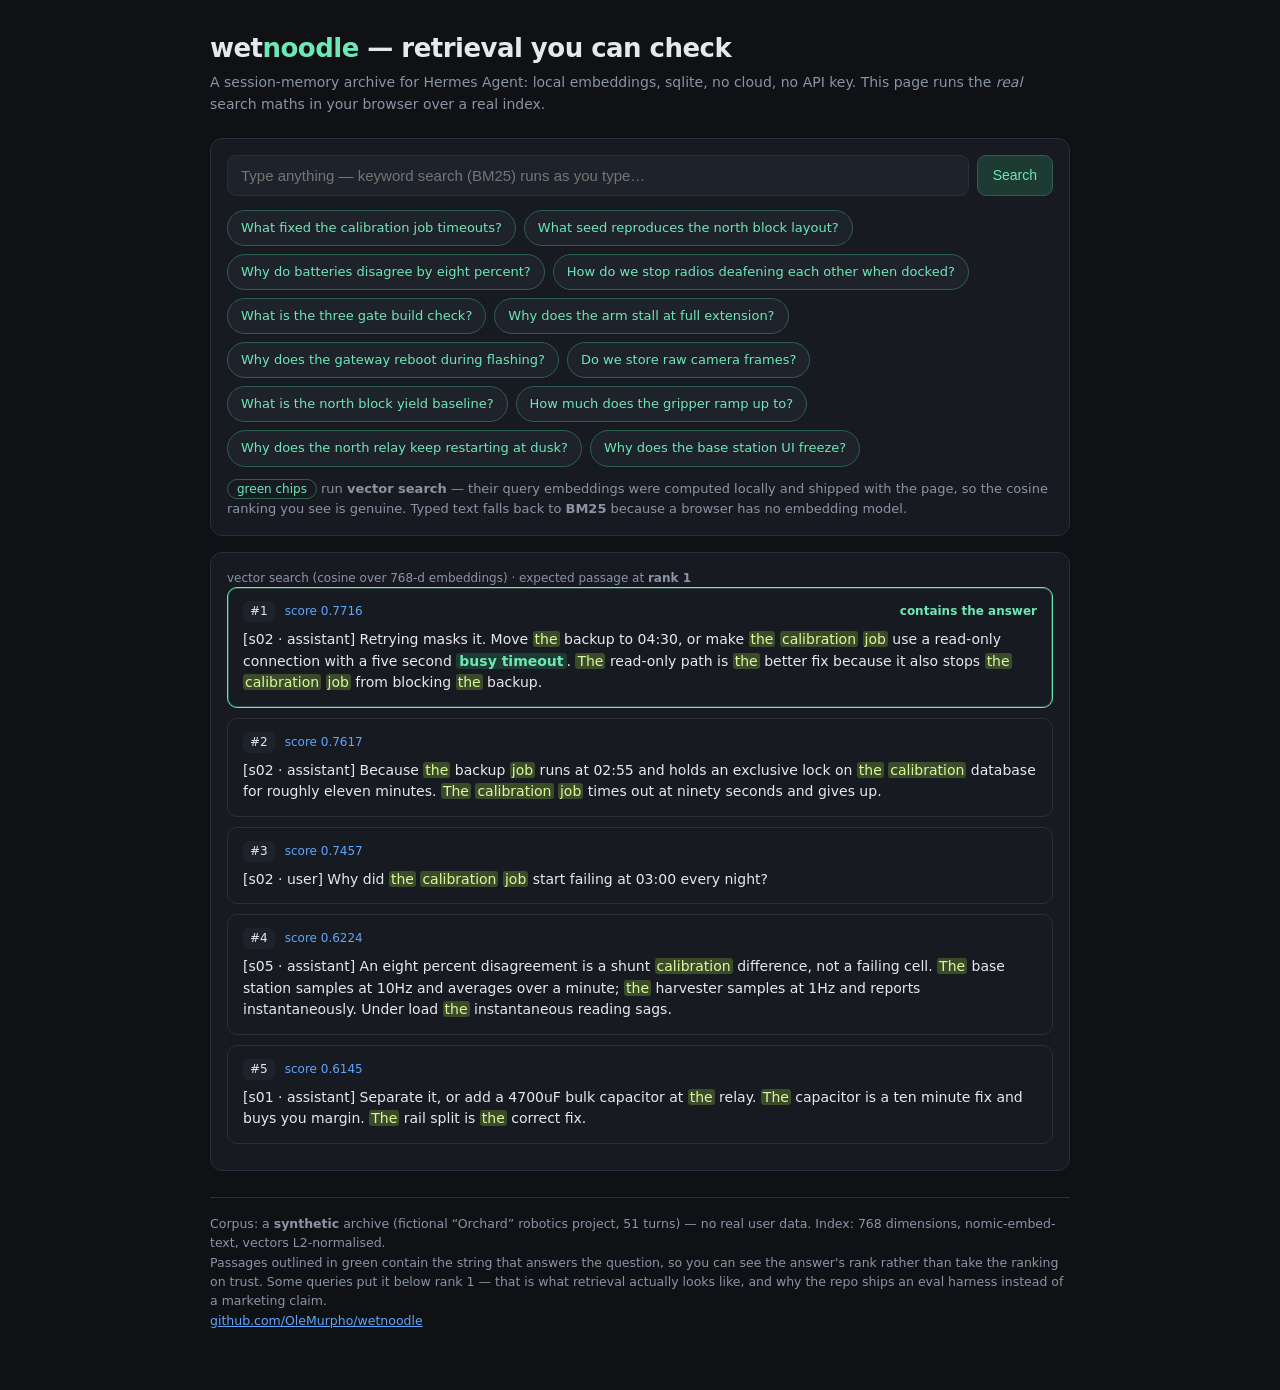
==== docs/index.html @ 0c2972a4 "demo: verifiable retrieval applet on GitHub Pages docs/index.html runs the real cosine ranking in th" ====
<!DOCTYPE html>
<html lang="en">
<head>
<meta charset="utf-8">
<meta name="viewport" content="width=device-width, initial-scale=1">
<title>wetnoodle — retrieval, verifiable</title>
<style>
  :root{--bg:#0f1115;--panel:#171a21;--panel2:#1e222b;--line:#2a2f3a;--text:#e6e8ee;--dim:#8b93a5;
        --accent:#6ee7b7;--accent2:#60a5fa;--warn:#fbbf24;--bad:#f87171}
  *{box-sizing:border-box}
  body{margin:0;background:var(--bg);color:var(--text);font:15px/1.55 ui-sans-serif,system-ui,-apple-system,Segoe UI,Roboto,sans-serif}
  .wrap{max-width:900px;margin:0 auto;padding:28px 20px 60px}
  h1{font-size:26px;margin:0 0 4px;letter-spacing:-.02em}
  h1 span{color:var(--accent)}
  .sub{color:var(--dim);margin:0 0 22px;font-size:14px}
  code{background:var(--panel2);padding:1px 5px;border-radius:4px;font-size:13px}
  .panel{background:var(--panel);border:1px solid var(--line);border-radius:12px;padding:16px;margin-bottom:16px}
  .row{display:flex;gap:8px;flex-wrap:wrap}
  input[type=text]{flex:1;min-width:240px;background:var(--panel2);border:1px solid var(--line);color:var(--text);
        border-radius:9px;padding:11px 13px;font-size:15px;outline:none}
  input[type=text]:focus{border-color:var(--accent2)}
  button{background:var(--panel2);border:1px solid var(--line);color:var(--text);border-radius:9px;
        padding:11px 15px;font-size:14px;cursor:pointer}
  button:hover{border-color:var(--accent2)}
  button.primary{background:#1d3b33;border-color:#2c5f4f;color:var(--accent)}
  .chips{display:flex;gap:8px;flex-wrap:wrap;margin-top:14px}
  .chip{background:var(--panel2);border:1px solid var(--line);border-radius:999px;padding:7px 13px;font-size:13px;
        cursor:pointer;color:var(--dim)}
  .chip:hover{color:var(--text);border-color:var(--accent2)}
  .chip.vector{border-color:#2c5f4f;color:var(--accent)}
  .hint{color:var(--dim);font-size:13px;margin:12px 0 0}
  .hit{background:var(--panel);border:1px solid var(--line);border-radius:10px;padding:13px 15px;margin-bottom:10px}
  .hit.gold{border-color:var(--accent);box-shadow:0 0 0 1px rgba(110,231,183,.25) inset}
  .hit .meta{display:flex;gap:10px;align-items:center;font-size:12px;color:var(--dim);margin-bottom:7px;
        font-variant-numeric:tabular-nums}
  .rank{background:var(--panel2);border-radius:6px;padding:1px 7px;color:var(--text)}
  .score{color:var(--accent2)}
  .badge{margin-left:auto;color:var(--accent);font-weight:600}
  .body{white-space:pre-wrap;font-size:14px}
  mark{background:#3b4b2a;color:#d9f99d;border-radius:3px;padding:0 2px}
  .marker{background:#1d3b33;color:var(--accent);border-radius:3px;padding:0 3px;font-weight:600}
  footer{color:var(--dim);font-size:12.5px;border-top:1px solid var(--line);padding-top:16px;margin-top:26px}
  .stat{font-size:12px;color:var(--dim)}
  .warn{color:var(--warn)}
</style>
</head>
<body>
<div class="wrap">
  <h1>wet<span>noodle</span> — retrieval you can check</h1>
  <p class="sub">A session-memory archive for Hermes Agent: local embeddings, sqlite, no cloud, no API key.
  This page runs the <em>real</em> search maths in your browser over a real index.</p>

  <div class="panel">
    <div class="row">
      <input id="q" type="text" placeholder="Type anything — keyword search (BM25) runs as you type…" autocomplete="off">
      <button id="go" class="primary">Search</button>
    </div>
    <div class="chips" id="chips"></div>
    <p class="hint">
      <span style="color:var(--accent);border:1px solid #2c5f4f;border-radius:999px;padding:2px 9px;font-size:12px">green chips</span> run <strong>vector search</strong> —
      their query embeddings were computed locally and shipped with the page, so the cosine ranking you see is genuine.
      Typed text falls back to <strong>BM25</strong> because a browser has no embedding model.
    </p>
  </div>

  <div id="out"></div>

  <footer>
    Corpus: a <strong>synthetic</strong> archive (fictional “Orchard” robotics project, 51 turns) — no real user data.
    Index: <span id="dim"></span> dimensions, nomic-embed-text, vectors L2-normalised.
    <br>Passages outlined in green contain the string that answers the question, so you can see the answer's rank rather
    than take the ranking on trust. Some queries put it below rank 1 — that is what retrieval actually looks like, and
    why the repo ships an eval harness instead of a marketing claim.
    <br><a href="https://github.com/OleMurpho/wetnoodle" style="color:var(--accent2)">github.com/OleMurpho/wetnoodle</a>
  </footer>
</div>
<script src="corpus.js"></script>
<script>
const D = window.WETNOODLE_DEMO;
document.getElementById('dim').textContent = D.dim;

// ---- decode base64 float32 vectors once ----
function decode(b64){
  const bin = atob(b64), buf = new ArrayBuffer(bin.length), view = new Uint8Array(buf);
  for (let i=0;i<bin.length;i++) view[i] = bin.charCodeAt(i);
  return new Float32Array(buf);
}
const VECS = D.vecs.map(decode);
const QVECS = D.queries.map(q => decode(q.vec));

function cosine(a, b){ let s=0; for (let i=0;i<a.length;i++) s += a[i]*b[i]; return s; }

// ---- BM25, ~25 lines, same estimator the python side uses ----
const TOK = /[a-z0-9_.#:+-]{2,}/g;
const docTok = D.docs.map(d => (d.toLowerCase().match(TOK)||[]));
const avgdl = docTok.reduce((a,t)=>a+t.length,0)/docTok.length;
const df = new Map();
docTok.forEach(t => new Set(t).forEach(w => df.set(w,(df.get(w)||0)+1)));
const N = D.docs.length;
const idf = w => Math.log(1 + (N - (df.get(w)||0) + 0.5)/((df.get(w)||0) + 0.5));
function bm25(query, k1=1.2, b=0.75){
  const terms = [...new Set((query.toLowerCase().match(TOK)||[]))];
  const scores = new Float64Array(N);
  docTok.forEach((toks, i) => {
    const tf = new Map(); toks.forEach(w => tf.set(w,(tf.get(w)||0)+1));
    let s = 0;
    for (const w of terms){
      const f = tf.get(w); if (!f) continue;
      s += idf(w) * f*(k1+1) / (f + k1*(1 - b + b*toks.length/avgdl));
    }
    scores[i] = s;
  });
  return scores;
}

const out = document.getElementById('out');
const esc = s => s.replace(/[&<>]/g, c => ({'&':'&amp;','<':'&lt;','>':'&gt;'}[c]));

function highlight(text, terms, marker){
  let html = esc(text);
  if (marker){
    const i = html.toLowerCase().indexOf(marker.toLowerCase());
    if (i >= 0) html = html.slice(0,i) + '<span class="marker">' + html.slice(i, i+marker.length) + '</span>' + html.slice(i+marker.length);
  }
  for (const t of terms){
    if (!t || t.length < 3) continue;
    const re = new RegExp('(' + t.replace(/[.*+?^${}()|[\]\\]/g,'\\$&') + ')', 'gi');
    html = html.replace(re, '<mark>$1</mark>');
  }
  return html;
}

function render(order, scores, label, terms, marker){
  if (!order.length){ out.innerHTML = '<div class="panel">Nothing matched. Try a green chip.</div>'; return; }
  let goldRank = null;
  if (marker){
    const pos = order.findIndex(i => D.docs[i].toLowerCase().includes(marker.toLowerCase()));
    goldRank = pos >= 0 ? pos+1 : null;
  }
  let html = '<div class="panel"><div class="stat">' + label +
    (marker ? ' · expected passage at <strong>rank ' + (goldRank ?? '—') + '</strong>' : '') + '</div>';
  order.forEach((i, pos) => {
    const isGold = marker && D.docs[i].toLowerCase().includes(marker.toLowerCase());
    html += '<div class="hit' + (isGold ? ' gold' : '') + '">' +
      '<div class="meta"><span class="rank">#' + (pos+1) + '</span>' +
      '<span class="score">score ' + scores[i].toFixed(4) + '</span>' +
      (isGold ? '<span class="badge">contains the answer</span>' : '') + '</div>' +
      '<div class="body">' + highlight(D.docs[i], terms, isGold ? marker : null) + '</div></div>';
  });
  html += '</div>';
  out.innerHTML = html;
}

function vectorSearch(queryText, vec, marker){
  const scores = new Float64Array(N);
  VECS.forEach((v,i) => scores[i] = cosine(v, vec));
  const order = [...Array(N).keys()].sort((a,b) => scores[b]-scores[a]).slice(0,5);
  const terms = (queryText.toLowerCase().match(TOK)||[]);
  render(order, scores, 'vector search (cosine over ' + D.dim + '-d embeddings)', terms, marker);
}

function keywordSearch(text){
  if (!text.trim()) return;
  const scores = bm25(text);
  const order = [...Array(N).keys()].filter(i => scores[i] > 0).sort((a,b) => scores[b]-scores[a]).slice(0,5);
  render(order, scores, 'keyword search (BM25 — no model in the browser)', (text.toLowerCase().match(TOK)||[]), null);
}

// ---- chips ----
const chips = document.getElementById('chips');
D.queries.forEach((q, i) => {
  const c = document.createElement('span');
  c.className = 'chip vector';
  c.textContent = q.q;
  c.onclick = () => { document.getElementById('q').value = q.q; vectorSearch(q.q, QVECS[i], q.marker); };
  chips.appendChild(c);
});
document.getElementById('go').onclick = () => keywordSearch(document.getElementById('q').value);
document.getElementById('q').addEventListener('keydown', e => { if (e.key === 'Enter') keywordSearch(e.target.value); });

// first paint: show one example so the page is never empty
vectorSearch(D.queries[0].q, QVECS[0], D.queries[0].marker);
</script>
</body>
</html>
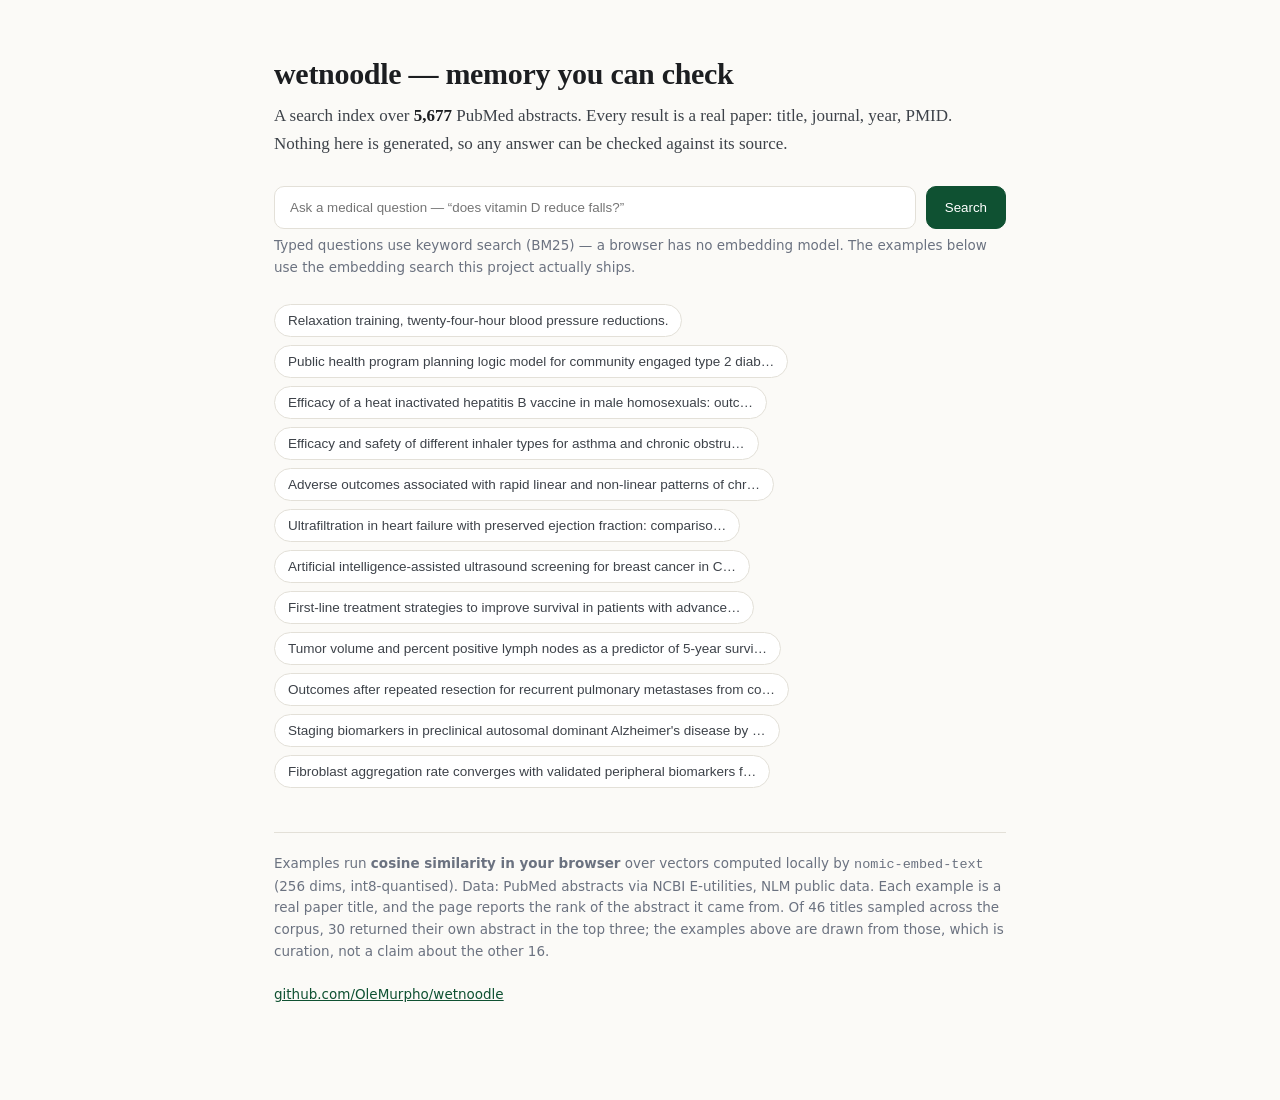
==== commit 82655842: "demo: real PubMed index instead of an invented corpus 5,677 abstracts via NCBI E-utilities (NLM publ" ====
--- a/docs/index.html
+++ b/docs/index.html
@@ -3,183 +3,180 @@
 <head>
 <meta charset="utf-8">
 <meta name="viewport" content="width=device-width, initial-scale=1">
-<title>wetnoodle — retrieval, verifiable</title>
+<title>wetnoodle — memory you can check</title>
 <style>
-  :root{--bg:#0f1115;--panel:#171a21;--panel2:#1e222b;--line:#2a2f3a;--text:#e6e8ee;--dim:#8b93a5;
-        --accent:#6ee7b7;--accent2:#60a5fa;--warn:#fbbf24;--bad:#f87171}
+  :root{--bg:#fbfaf7;--ink:#1c1e21;--dim:#6b7280;--line:#e3e0d8;--accent:#0f5132}
   *{box-sizing:border-box}
-  body{margin:0;background:var(--bg);color:var(--text);font:15px/1.55 ui-sans-serif,system-ui,-apple-system,Segoe UI,Roboto,sans-serif}
-  .wrap{max-width:900px;margin:0 auto;padding:28px 20px 60px}
-  h1{font-size:26px;margin:0 0 4px;letter-spacing:-.02em}
-  h1 span{color:var(--accent)}
-  .sub{color:var(--dim);margin:0 0 22px;font-size:14px}
-  code{background:var(--panel2);padding:1px 5px;border-radius:4px;font-size:13px}
-  .panel{background:var(--panel);border:1px solid var(--line);border-radius:12px;padding:16px;margin-bottom:16px}
-  .row{display:flex;gap:8px;flex-wrap:wrap}
-  input[type=text]{flex:1;min-width:240px;background:var(--panel2);border:1px solid var(--line);color:var(--text);
-        border-radius:9px;padding:11px 13px;font-size:15px;outline:none}
-  input[type=text]:focus{border-color:var(--accent2)}
-  button{background:var(--panel2);border:1px solid var(--line);color:var(--text);border-radius:9px;
-        padding:11px 15px;font-size:14px;cursor:pointer}
-  button:hover{border-color:var(--accent2)}
-  button.primary{background:#1d3b33;border-color:#2c5f4f;color:var(--accent)}
-  .chips{display:flex;gap:8px;flex-wrap:wrap;margin-top:14px}
-  .chip{background:var(--panel2);border:1px solid var(--line);border-radius:999px;padding:7px 13px;font-size:13px;
-        cursor:pointer;color:var(--dim)}
-  .chip:hover{color:var(--text);border-color:var(--accent2)}
-  .chip.vector{border-color:#2c5f4f;color:var(--accent)}
-  .hint{color:var(--dim);font-size:13px;margin:12px 0 0}
-  .hit{background:var(--panel);border:1px solid var(--line);border-radius:10px;padding:13px 15px;margin-bottom:10px}
-  .hit.gold{border-color:var(--accent);box-shadow:0 0 0 1px rgba(110,231,183,.25) inset}
-  .hit .meta{display:flex;gap:10px;align-items:center;font-size:12px;color:var(--dim);margin-bottom:7px;
-        font-variant-numeric:tabular-nums}
-  .rank{background:var(--panel2);border-radius:6px;padding:1px 7px;color:var(--text)}
-  .score{color:var(--accent2)}
-  .badge{margin-left:auto;color:var(--accent);font-weight:600}
-  .body{white-space:pre-wrap;font-size:14px}
-  mark{background:#3b4b2a;color:#d9f99d;border-radius:3px;padding:0 2px}
-  .marker{background:#1d3b33;color:var(--accent);border-radius:3px;padding:0 3px;font-weight:600}
-  footer{color:var(--dim);font-size:12.5px;border-top:1px solid var(--line);padding-top:16px;margin-top:26px}
-  .stat{font-size:12px;color:var(--dim)}
-  .warn{color:var(--warn)}
+  body{margin:0;background:var(--bg);color:var(--ink);
+       font:16px/1.6 ui-sans-serif,system-ui,-apple-system,"Segoe UI",Roboto,sans-serif}
+  .wrap{max-width:780px;margin:0 auto;padding:56px 24px 96px}
+  h1{font:600 30px/1.2 ui-serif,Georgia,serif;letter-spacing:-.01em;margin:0 0 10px}
+  .lede{font:17px/1.65 ui-serif,Georgia,serif;color:#3d4249;margin:0 0 28px}
+  .lede b{font-weight:600;color:var(--ink)}
+  form{display:flex;gap:10px;margin:0 0 6px}
+  input{flex:1;font:16px/1.4 inherit;padding:13px 15px;border:1px solid var(--line);border-radius:10px;
+        background:#fff;color:var(--ink);outline:none}
+  input:focus{border-color:var(--accent);box-shadow:0 0 0 3px rgba(15,81,50,.08)}
+  button{font:15px inherit;padding:13px 18px;border:1px solid var(--accent);border-radius:10px;
+         background:var(--accent);color:#fff;cursor:pointer}
+  button:hover{background:#0b3d26}
+  .hint{color:var(--dim);font-size:13.5px;margin:0 0 26px}
+  .examples{display:flex;flex-wrap:wrap;gap:8px;margin:0 0 30px}
+  .ex{font-size:13.5px;padding:8px 13px;border:1px solid var(--line);border-radius:999px;
+      background:#fff;color:#3d4249;cursor:pointer;max-width:100%;text-align:left}
+  .ex:hover{border-color:var(--accent);color:var(--accent)}
+  .verdict{font:15px/1.5 inherit;color:var(--dim);margin:22px 0 14px;padding-bottom:12px;
+           border-bottom:1px solid var(--line)}
+  .verdict strong{color:var(--ink);font-weight:600}
+  .card{background:#fff;border:1px solid var(--line);border-radius:12px;padding:16px 18px;margin-bottom:12px}
+  .card.key{border-color:var(--accent);box-shadow:0 0 0 1px rgba(15,81,50,.15)}
+  .top{display:flex;gap:10px;align-items:baseline;color:var(--dim);font-size:12.5px;margin-bottom:6px;flex-wrap:wrap}
+  .n{font-weight:600;color:var(--ink)}
+  .tag{margin-left:auto;color:var(--accent);font-weight:600}
+  .title{font:600 16.5px/1.4 ui-serif,Georgia,serif;margin:0 0 7px}
+  .body{font:15px/1.62 ui-serif,Georgia,serif;color:#33383f}
+  mark{background:#fdf3c8;color:inherit;padding:0 2px;border-radius:2px}
+  footer{margin-top:44px;padding-top:20px;border-top:1px solid var(--line);color:var(--dim);font-size:13.5px}
+  footer a{color:var(--accent)}
+  .empty{color:var(--dim);font:16px/1.6 ui-serif,Georgia,serif;padding:24px 0}
 </style>
 </head>
 <body>
 <div class="wrap">
-  <h1>wet<span>noodle</span> — retrieval you can check</h1>
-  <p class="sub">A session-memory archive for Hermes Agent: local embeddings, sqlite, no cloud, no API key.
-  This page runs the <em>real</em> search maths in your browser over a real index.</p>
+  <h1>wetnoodle — memory you can check</h1>
+  <p class="lede">A search index over <b id="n"></b> PubMed abstracts. Every result is a real paper: title,
+  journal, year, PMID. Nothing here is generated, so any answer can be checked against its source.</p>
 
-  <div class="panel">
-    <div class="row">
-      <input id="q" type="text" placeholder="Type anything — keyword search (BM25) runs as you type…" autocomplete="off">
-      <button id="go" class="primary">Search</button>
-    </div>
-    <div class="chips" id="chips"></div>
-    <p class="hint">
-      <span style="color:var(--accent);border:1px solid #2c5f4f;border-radius:999px;padding:2px 9px;font-size:12px">green chips</span> run <strong>vector search</strong> —
-      their query embeddings were computed locally and shipped with the page, so the cosine ranking you see is genuine.
-      Typed text falls back to <strong>BM25</strong> because a browser has no embedding model.
-    </p>
-  </div>
+  <form id="f">
+    <input id="q" placeholder="Ask a medical question — “does vitamin D reduce falls?”" autocomplete="off">
+    <button type="submit">Search</button>
+  </form>
+  <p class="hint">Typed questions use keyword search (BM25) — a browser has no embedding model.
+  The examples below use the embedding search this project actually ships.</p>
 
+  <div class="examples" id="ex"></div>
   <div id="out"></div>
 
   <footer>
-    Corpus: a <strong>synthetic</strong> archive (fictional “Orchard” robotics project, 51 turns) — no real user data.
-    Index: <span id="dim"></span> dimensions, nomic-embed-text, vectors L2-normalised.
-    <br>Passages outlined in green contain the string that answers the question, so you can see the answer's rank rather
-    than take the ranking on trust. Some queries put it below rank 1 — that is what retrieval actually looks like, and
-    why the repo ships an eval harness instead of a marketing claim.
-    <br><a href="https://github.com/OleMurpho/wetnoodle" style="color:var(--accent2)">github.com/OleMurpho/wetnoodle</a>
+    Examples run <strong>cosine similarity in your browser</strong> over vectors computed locally by
+    <code>nomic-embed-text</code> (256 dims, int8-quantised). Data: PubMed abstracts via NCBI E-utilities,
+    NLM public data. Each example is a real paper title, and the page reports the rank of the abstract it
+    came from. Of 46 titles sampled across the corpus, 30 returned their own abstract in the top three; the
+    examples above are drawn from those, which is curation, not a claim about the other 16.
+    <br><br><a href="https://github.com/OleMurpho/wetnoodle">github.com/OleMurpho/wetnoodle</a>
   </footer>
 </div>
 <script src="corpus.js"></script>
 <script>
-const D = window.WETNOODLE_DEMO;
-document.getElementById('dim').textContent = D.dim;
+const D = window.WETNOODLE;
+const N = D.docs.length;
+document.getElementById('n').textContent = N.toLocaleString();
 
-// ---- decode base64 float32 vectors once ----
-function decode(b64){
-  const bin = atob(b64), buf = new ArrayBuffer(bin.length), view = new Uint8Array(buf);
-  for (let i=0;i<bin.length;i++) view[i] = bin.charCodeAt(i);
-  return new Float32Array(buf);
+function decode(b64, scale){
+  const bin = atob(b64);
+  const out = new Float32Array(bin.length);
+  let norm = 0;
+  for (let i = 0; i < bin.length; i++){
+    const v = (bin.charCodeAt(i) << 24) >> 24;      // signed byte
+    out[i] = v * scale;
+    norm += out[i] * out[i];
+  }
+  const len = Math.sqrt(norm) || 1;
+  for (let i = 0; i < out.length; i++) out[i] /= len;
+  return out;
 }
-const VECS = D.vecs.map(decode);
-const QVECS = D.queries.map(q => decode(q.vec));
+const VEC = D.vectors.map((b, i) => decode(b, D.scales[i]));
 
-function cosine(a, b){ let s=0; for (let i=0;i<a.length;i++) s += a[i]*b[i]; return s; }
+const splitDoc = d => { const i = d.indexOf('\n'); return [d.slice(0, i), d.slice(i + 1)]; };
+const TOK = /[a-z0-9]{2,}/g;
+const tokens = D.docs.map(d => (d.toLowerCase().match(TOK) || []));
+const avgdl = tokens.reduce((a, t) => a + t.length, 0) / N;
+const df = new Map();
+tokens.forEach(t => new Set(t).forEach(w => df.set(w, (df.get(w) || 0) + 1)));
+const idf = w => Math.log(1 + (N - (df.get(w) || 0) + 0.5) / ((df.get(w) || 0) + 0.5));
 
-// ---- BM25, ~25 lines, same estimator the python side uses ----
-const TOK = /[a-z0-9_.#:+-]{2,}/g;
-const docTok = D.docs.map(d => (d.toLowerCase().match(TOK)||[]));
-const avgdl = docTok.reduce((a,t)=>a+t.length,0)/docTok.length;
-const df = new Map();
-docTok.forEach(t => new Set(t).forEach(w => df.set(w,(df.get(w)||0)+1)));
-const N = D.docs.length;
-const idf = w => Math.log(1 + (N - (df.get(w)||0) + 0.5)/((df.get(w)||0) + 0.5));
-function bm25(query, k1=1.2, b=0.75){
-  const terms = [...new Set((query.toLowerCase().match(TOK)||[]))];
-  const scores = new Float64Array(N);
-  docTok.forEach((toks, i) => {
-    const tf = new Map(); toks.forEach(w => tf.set(w,(tf.get(w)||0)+1));
-    let s = 0;
+function bm25(query){
+  const terms = [...new Set((query.toLowerCase().match(TOK) || []))];
+  const s = new Float64Array(N);
+  tokens.forEach((tk, i) => {
+    const tf = new Map();
+    tk.forEach(w => tf.set(w, (tf.get(w) || 0) + 1));
+    let acc = 0;
     for (const w of terms){
-      const f = tf.get(w); if (!f) continue;
-      s += idf(w) * f*(k1+1) / (f + k1*(1 - b + b*toks.length/avgdl));
+      const f = tf.get(w);
+      if (f) acc += idf(w) * f * 2.2 / (f + 1.2 * (1 - 0.75 + 0.75 * tk.length / avgdl));
     }
-    scores[i] = s;
+    s[i] = acc;
   });
-  return scores;
+  return s;
+}
+
+const esc = s => String(s).replace(/[&<>]/g, c => ({'&':'&amp;','<':'&lt;','>':'&gt;'}[c]));
+function mark(text, terms){
+  let h = esc(text);
+  for (const t of terms){
+    if (t.length < 3) continue;
+    h = h.replace(new RegExp('(' + t.replace(/[.*+?^${}()|[\]\\]/g, '\\$&') + ')', 'gi'), '<mark>$1</mark>');
+  }
+  return h;
 }
 
 const out = document.getElementById('out');
-const esc = s => s.replace(/[&<>]/g, c => ({'&':'&amp;','<':'&lt;','>':'&gt;'}[c]));
-
-function highlight(text, terms, marker){
-  let html = esc(text);
-  if (marker){
-    const i = html.toLowerCase().indexOf(marker.toLowerCase());
-    if (i >= 0) html = html.slice(0,i) + '<span class="marker">' + html.slice(i, i+marker.length) + '</span>' + html.slice(i+marker.length);
-  }
-  for (const t of terms){
-    if (!t || t.length < 3) continue;
-    const re = new RegExp('(' + t.replace(/[.*+?^${}()|[\]\\]/g,'\\$&') + ')', 'gi');
-    html = html.replace(re, '<mark>$1</mark>');
-  }
-  return html;
+function card(i, rank, terms, key){
+  const [title, body] = splitDoc(D.docs[i]);
+  const [journal, year, pmid] = D.meta[i] || ['', '', ''];
+  return '<div class="card' + (key ? ' key' : '') + '">' +
+    '<div class="top"><span class="n">' + rank + '</span><span>' + esc(journal) + '</span>' +
+    '<span>' + esc(year) + '</span><span>PMID ' + esc(pmid) + '</span>' +
+    (key ? '<span class="tag">the paper this question came from</span>' : '') + '</div>' +
+    '<p class="title">' + esc(title) + '</p>' +
+    '<div class="body">' + mark(body.slice(0, 460), terms) + (body.length > 460 ? '…' : '') + '</div></div>';
 }
 
-function render(order, scores, label, terms, marker){
-  if (!order.length){ out.innerHTML = '<div class="panel">Nothing matched. Try a green chip.</div>'; return; }
-  let goldRank = null;
-  if (marker){
-    const pos = order.findIndex(i => D.docs[i].toLowerCase().includes(marker.toLowerCase()));
-    goldRank = pos >= 0 ? pos+1 : null;
+function show(order, terms, answer){
+  let v;
+  if (answer != null){
+    const pos = order.indexOf(answer);
+    v = '<div class="verdict">The abstract this question came from is ranked <strong>' +
+        (pos >= 0 ? (pos + 1) : 'outside the top 5') + '</strong> of ' + N.toLocaleString() + '.</div>';
+  } else {
+    v = '<div class="verdict">Keyword results — closest passages by BM25.</div>';
   }
-  let html = '<div class="panel"><div class="stat">' + label +
-    (marker ? ' · expected passage at <strong>rank ' + (goldRank ?? '—') + '</strong>' : '') + '</div>';
-  order.forEach((i, pos) => {
-    const isGold = marker && D.docs[i].toLowerCase().includes(marker.toLowerCase());
-    html += '<div class="hit' + (isGold ? ' gold' : '') + '">' +
-      '<div class="meta"><span class="rank">#' + (pos+1) + '</span>' +
-      '<span class="score">score ' + scores[i].toFixed(4) + '</span>' +
-      (isGold ? '<span class="badge">contains the answer</span>' : '') + '</div>' +
-      '<div class="body">' + highlight(D.docs[i], terms, isGold ? marker : null) + '</div></div>';
-  });
-  html += '</div>';
-  out.innerHTML = html;
+  const shown = order.slice(0, 5);
+  out.innerHTML = v + (shown.length
+    ? shown.map((i, k) => card(i, '#' + (k + 1), terms, i === answer)).join('')
+    : '<div class="empty">Nothing matched. Try a medical term like “sepsis” or “statin”.</div>');
 }
 
-function vectorSearch(queryText, vec, marker){
-  const scores = new Float64Array(N);
-  VECS.forEach((v,i) => scores[i] = cosine(v, vec));
-  const order = [...Array(N).keys()].sort((a,b) => scores[b]-scores[a]).slice(0,5);
-  const terms = (queryText.toLowerCase().match(TOK)||[]);
-  render(order, scores, 'vector search (cosine over ' + D.dim + '-d embeddings)', terms, marker);
-}
+document.getElementById('f').addEventListener('submit', e => {
+  e.preventDefault();
+  const q = document.getElementById('q').value.trim();
+  if (!q) return;
+  const s = bm25(q);
+  const order = [...Array(N).keys()].filter(i => s[i] > 0).sort((a, b) => s[b] - s[a]);
+  show(order, (q.toLowerCase().match(TOK) || []), null);
+});
 
-function keywordSearch(text){
-  if (!text.trim()) return;
-  const scores = bm25(text);
-  const order = [...Array(N).keys()].filter(i => scores[i] > 0).sort((a,b) => scores[b]-scores[a]).slice(0,5);
-  render(order, scores, 'keyword search (BM25 — no model in the browser)', (text.toLowerCase().match(TOK)||[]), null);
-}
-
-// ---- chips ----
-const chips = document.getElementById('chips');
-D.queries.forEach((q, i) => {
-  const c = document.createElement('span');
-  c.className = 'chip vector';
-  c.textContent = q.q;
-  c.onclick = () => { document.getElementById('q').value = q.q; vectorSearch(q.q, QVECS[i], q.marker); };
-  chips.appendChild(c);
+const ex = document.getElementById('ex');
+D.queries.forEach(item => {
+  const b = document.createElement('button');
+  b.type = 'button'; b.className = 'ex';
+  b.textContent = item.q.length > 78 ? item.q.slice(0, 76) + '…' : item.q;
+  b.onclick = () => {
+    const qv = decode(item.vec, item.scale);
+    const s = new Float64Array(N);
+    for (let i = 0; i < N; i++){
+      const v = VEC[i];
+      let acc = 0;
+      for (let j = 0; j < qv.length; j++) acc += v[j] * qv[j];
+      s[i] = acc;
+    }
+    const order = [...Array(N).keys()].sort((a, b) => s[b] - s[a]);
+    document.getElementById('q').value = item.q;
+    show(order, [], item.answer);
+  };
+  ex.appendChild(b);
 });
-document.getElementById('go').onclick = () => keywordSearch(document.getElementById('q').value);
-document.getElementById('q').addEventListener('keydown', e => { if (e.key === 'Enter') keywordSearch(e.target.value); });
-
-// first paint: show one example so the page is never empty
-vectorSearch(D.queries[0].q, QVECS[0], D.queries[0].marker);
 </script>
 </body>
 </html>
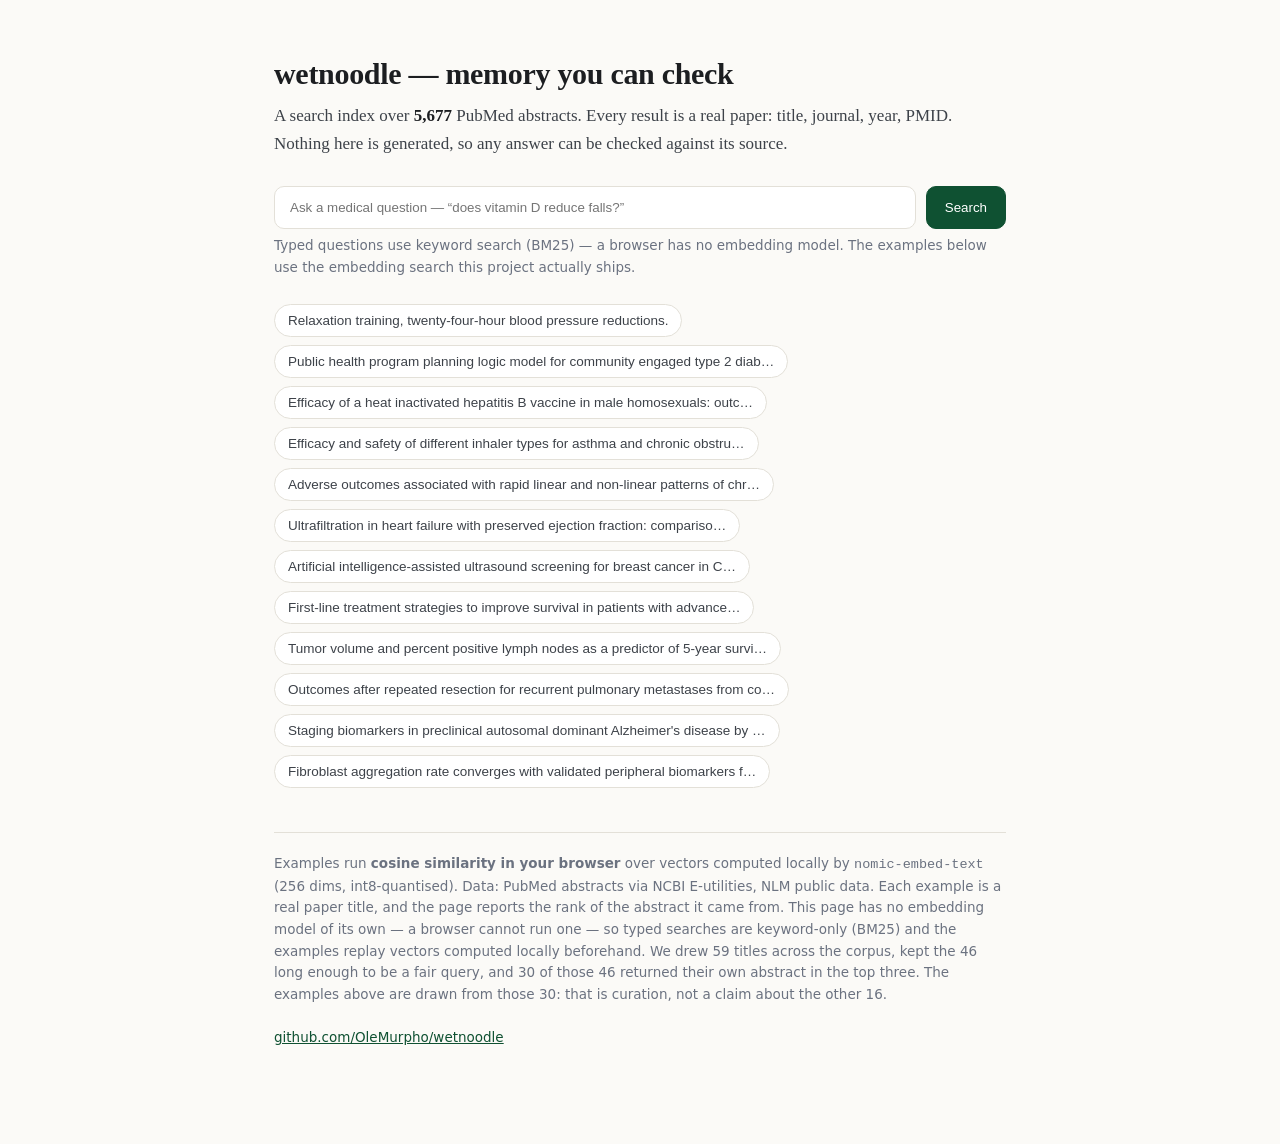
==== commit 62c7b938: "one path, no menu: embedding model is required, optional section removed The README offered an optio" ====
--- a/docs/index.html
+++ b/docs/index.html
@@ -61,8 +61,11 @@
     Examples run <strong>cosine similarity in your browser</strong> over vectors computed locally by
     <code>nomic-embed-text</code> (256 dims, int8-quantised). Data: PubMed abstracts via NCBI E-utilities,
     NLM public data. Each example is a real paper title, and the page reports the rank of the abstract it
-    came from. Of 46 titles sampled across the corpus, 30 returned their own abstract in the top three; the
-    examples above are drawn from those, which is curation, not a claim about the other 16.
+    came from. This page has no embedding model of its own — a browser cannot run one — so typed searches are
+    keyword-only (BM25) and the examples replay vectors computed locally beforehand.
+    We drew 59 titles across the corpus, kept the 46 long enough to be a fair query, and 30 of those 46
+    returned their own abstract in the top three. The examples above are drawn from those 30: that is curation,
+    not a claim about the other 16.
     <br><br><a href="https://github.com/OleMurpho/wetnoodle">github.com/OleMurpho/wetnoodle</a>
   </footer>
 </div>
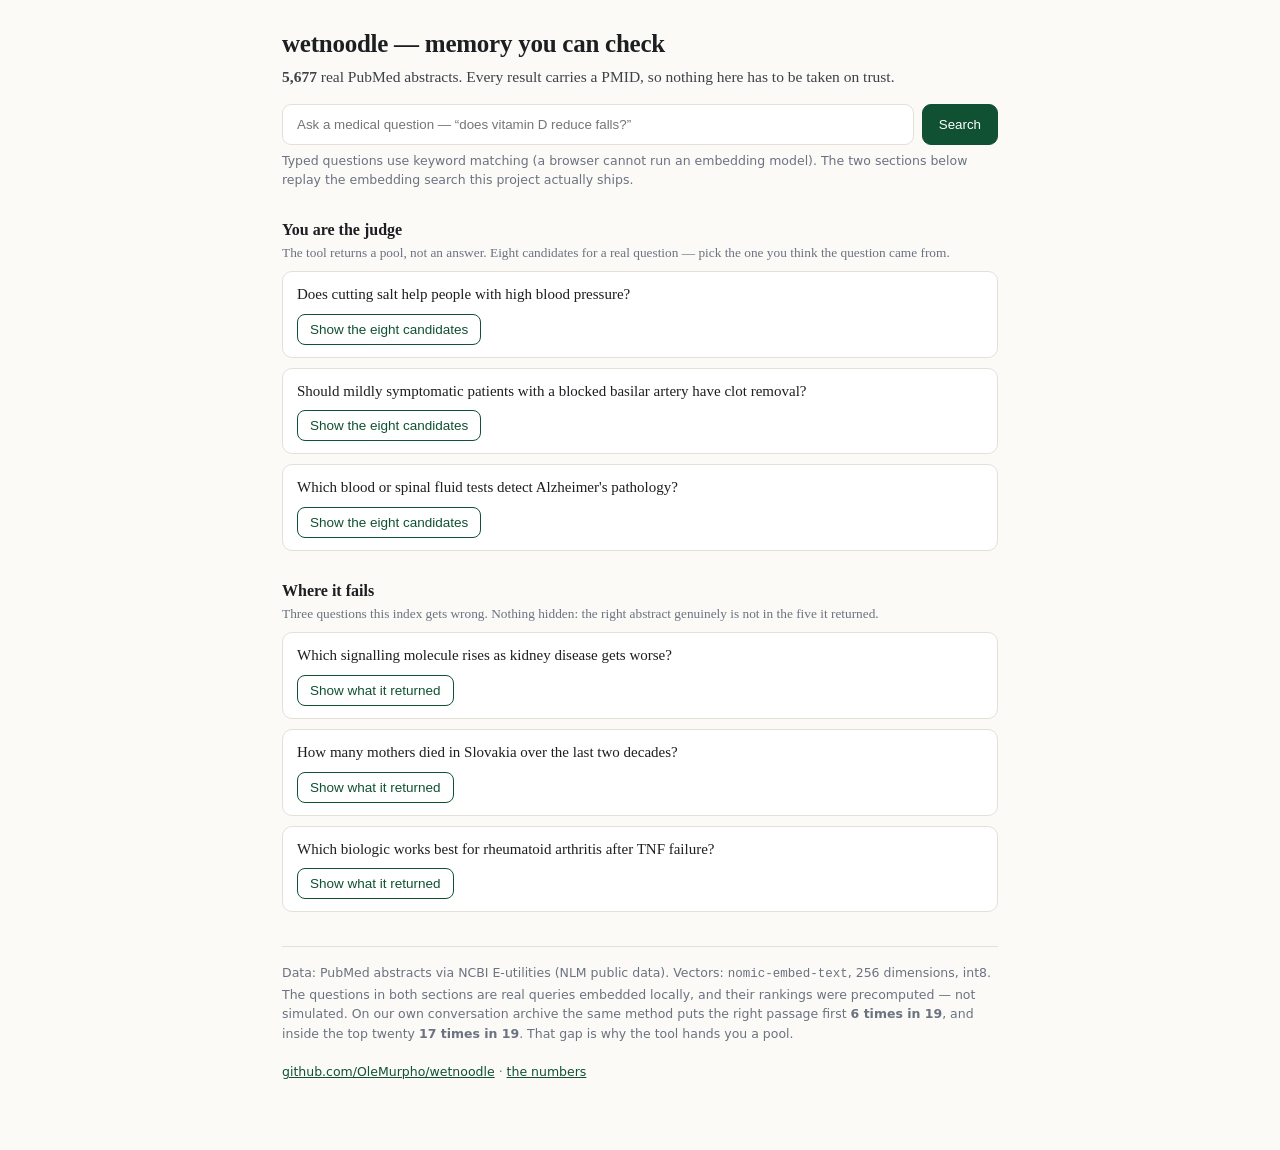
==== commit 8e62db5f: "demo: show the judgment, not just the lookup The page demonstrated the half of this design we remove" ====
--- a/docs/index.html
+++ b/docs/index.html
@@ -5,99 +5,105 @@
 <meta name="viewport" content="width=device-width, initial-scale=1">
 <title>wetnoodle — memory you can check</title>
 <style>
-  :root{--bg:#fbfaf7;--ink:#1c1e21;--dim:#6b7280;--line:#e3e0d8;--accent:#0f5132}
+  :root{--bg:#fbfaf7;--ink:#1c1e21;--dim:#6b7280;--line:#e3e0d8;--accent:#0f5132;--warn:#8a4b12}
   *{box-sizing:border-box}
   body{margin:0;background:var(--bg);color:var(--ink);
-       font:16px/1.6 ui-sans-serif,system-ui,-apple-system,"Segoe UI",Roboto,sans-serif}
-  .wrap{max-width:780px;margin:0 auto;padding:56px 24px 96px}
-  h1{font:600 30px/1.2 ui-serif,Georgia,serif;letter-spacing:-.01em;margin:0 0 10px}
-  .lede{font:17px/1.65 ui-serif,Georgia,serif;color:#3d4249;margin:0 0 28px}
-  .lede b{font-weight:600;color:var(--ink)}
-  form{display:flex;gap:10px;margin:0 0 6px}
-  input{flex:1;font:16px/1.4 inherit;padding:13px 15px;border:1px solid var(--line);border-radius:10px;
+       font:16px/1.55 ui-sans-serif,system-ui,-apple-system,"Segoe UI",Roboto,sans-serif}
+  .wrap{max-width:760px;margin:0 auto;padding:30px 22px 70px}
+  h1{font:600 25px/1.15 ui-serif,Georgia,serif;letter-spacing:-.01em;margin:0 0 6px}
+  .lede{font:15.5px/1.5 ui-serif,Georgia,serif;color:#3d4249;margin:0 0 16px}
+  form{display:flex;gap:8px;margin:0 0 6px}
+  input{flex:1;font:16px/1.3 inherit;padding:12px 14px;border:1px solid var(--line);border-radius:9px;
         background:#fff;color:var(--ink);outline:none}
   input:focus{border-color:var(--accent);box-shadow:0 0 0 3px rgba(15,81,50,.08)}
-  button{font:15px inherit;padding:13px 18px;border:1px solid var(--accent);border-radius:10px;
+  button{font:15px inherit;padding:12px 16px;border:1px solid var(--accent);border-radius:9px;
          background:var(--accent);color:#fff;cursor:pointer}
   button:hover{background:#0b3d26}
-  .hint{color:var(--dim);font-size:13.5px;margin:0 0 26px}
-  .examples{display:flex;flex-wrap:wrap;gap:8px;margin:0 0 30px}
-  .ex{font-size:13.5px;padding:8px 13px;border:1px solid var(--line);border-radius:999px;
-      background:#fff;color:#3d4249;cursor:pointer;max-width:100%;text-align:left}
-  .ex:hover{border-color:var(--accent);color:var(--accent)}
-  .verdict{font:15px/1.5 inherit;color:var(--dim);margin:22px 0 14px;padding-bottom:12px;
-           border-bottom:1px solid var(--line)}
-  .verdict strong{color:var(--ink);font-weight:600}
-  .card{background:#fff;border:1px solid var(--line);border-radius:12px;padding:16px 18px;margin-bottom:12px}
-  .card.key{border-color:var(--accent);box-shadow:0 0 0 1px rgba(15,81,50,.15)}
-  .top{display:flex;gap:10px;align-items:baseline;color:var(--dim);font-size:12.5px;margin-bottom:6px;flex-wrap:wrap}
-  .n{font-weight:600;color:var(--ink)}
-  .tag{margin-left:auto;color:var(--accent);font-weight:600}
-  .title{font:600 16.5px/1.4 ui-serif,Georgia,serif;margin:0 0 7px}
-  .body{font:15px/1.62 ui-serif,Georgia,serif;color:#33383f}
+  button.ghost{background:#fff;color:var(--accent);font-size:13.5px;padding:7px 12px;border-radius:8px}
+  button.ghost:hover{background:#f2f7f4}
+  .hint{color:var(--dim);font-size:12.5px;margin:0 0 18px}
+  h2{font:600 16px/1.3 ui-serif,Georgia,serif;margin:30px 0 4px}
+  h2 small{font:13px/1.4 inherit;color:var(--dim);display:block;font-weight:400;margin-top:3px}
+  .q{background:#fff;border:1px solid var(--line);border-radius:10px;padding:12px 14px;margin:10px 0}
+  .q p.ask{font:15px/1.45 ui-serif,Georgia,serif;margin:0 0 8px}
+  .card{background:#fff;border:1px solid var(--line);border-radius:10px;padding:12px 14px;margin:8px 0;
+        cursor:pointer}
+  .card:hover{border-color:#c9d3cc}
+  .card.pick{border-color:#1d4ed8;box-shadow:0 0 0 1px rgba(29,78,216,.25)}
+  .card.good{border-color:var(--accent);box-shadow:0 0 0 1px rgba(15,81,50,.25)}
+  .card.bad{border-color:#b91c1c}
+  .top{display:flex;gap:8px;align-items:baseline;color:var(--dim);font-size:12px;margin-bottom:4px;flex-wrap:wrap}
+  .title{font:600 15px/1.35 ui-serif,Georgia,serif;margin:0 0 5px}
+  .body{font:14px/1.5 ui-serif,Georgia,serif;color:#33383f}
+  .verdict{font:14px/1.5 inherit;color:var(--dim);margin:8px 0 4px}
+  .verdict b{color:var(--ink)}
+  .verdict.warn b{color:var(--warn)}
   mark{background:#fdf3c8;color:inherit;padding:0 2px;border-radius:2px}
-  footer{margin-top:44px;padding-top:20px;border-top:1px solid var(--line);color:var(--dim);font-size:13.5px}
+  footer{margin-top:34px;padding-top:16px;border-top:1px solid var(--line);color:var(--dim);font-size:12.5px}
   footer a{color:var(--accent)}
-  .empty{color:var(--dim);font:16px/1.6 ui-serif,Georgia,serif;padding:24px 0}
 </style>
 </head>
 <body>
 <div class="wrap">
   <h1>wetnoodle — memory you can check</h1>
-  <p class="lede">A search index over <b id="n"></b> PubMed abstracts. Every result is a real paper: title,
-  journal, year, PMID. Nothing here is generated, so any answer can be checked against its source.</p>
+  <p class="lede"><b id="n"></b> real PubMed abstracts. Every result carries a PMID, so nothing here has to
+  be taken on trust.</p>
 
   <form id="f">
     <input id="q" placeholder="Ask a medical question — “does vitamin D reduce falls?”" autocomplete="off">
     <button type="submit">Search</button>
   </form>
-  <p class="hint">Typed questions use keyword search (BM25) — a browser has no embedding model.
-  The examples below use the embedding search this project actually ships.</p>
+  <p class="hint">Typed questions use keyword matching (a browser cannot run an embedding model). The two
+  sections below replay the embedding search this project actually ships.</p>
 
-  <div class="examples" id="ex"></div>
   <div id="out"></div>
 
+  <h2>You are the judge
+    <small>The tool returns a pool, not an answer. Eight candidates for a real question — pick the one you
+    think the question came from.</small></h2>
+  <div id="judge"></div>
+
+  <h2>Where it fails
+    <small>Three questions this index gets wrong. Nothing hidden: the right abstract genuinely is not in
+    the five it returned.</small></h2>
+  <div id="fail"></div>
+
   <footer>
-    Examples run <strong>cosine similarity in your browser</strong> over vectors computed locally by
-    <code>nomic-embed-text</code> (256 dims, int8-quantised). Data: PubMed abstracts via NCBI E-utilities,
-    NLM public data. Each example is a real paper title, and the page reports the rank of the abstract it
-    came from. This page has no embedding model of its own — a browser cannot run one — so typed searches are
-    keyword-only (BM25) and the examples replay vectors computed locally beforehand.
-    We drew 59 titles across the corpus, kept the 46 long enough to be a fair query, and 30 of those 46
-    returned their own abstract in the top three. The examples above are drawn from those 30: that is curation,
-    not a claim about the other 16.
-    <br><br><a href="https://github.com/OleMurpho/wetnoodle">github.com/OleMurpho/wetnoodle</a>
+    Data: PubMed abstracts via NCBI E-utilities (NLM public data). Vectors: <code>nomic-embed-text</code>,
+    256 dimensions, int8. The questions in both sections are real queries embedded locally, and their
+    rankings were precomputed — not simulated. On our own conversation archive the same method puts the
+    right passage first <b>6 times in 19</b>, and inside the top twenty <b>17 times in 19</b>. That gap is
+    why the tool hands you a pool.
+    <br><br><a href="https://github.com/OleMurpho/wetnoodle">github.com/OleMurpho/wetnoodle</a> ·
+    <a href="https://github.com/OleMurpho/wetnoodle/blob/main/docs/models.md">the numbers</a>
   </footer>
 </div>
 <script src="corpus.js"></script>
+<script src="lab.js"></script>
 <script>
-const D = window.WETNOODLE;
-const N = D.docs.length;
+const D = window.WETNOODLE, L = window.WETNOODLE_LAB, N = D.docs.length;
 document.getElementById('n').textContent = N.toLocaleString();
 
-function decode(b64, scale){
-  const bin = atob(b64);
-  const out = new Float32Array(bin.length);
-  let norm = 0;
-  for (let i = 0; i < bin.length; i++){
-    const v = (bin.charCodeAt(i) << 24) >> 24;      // signed byte
-    out[i] = v * scale;
-    norm += out[i] * out[i];
-  }
-  const len = Math.sqrt(norm) || 1;
-  for (let i = 0; i < out.length; i++) out[i] /= len;
-  return out;
+const esc = s => String(s).replace(/[&<>]/g, c => ({'&':'&amp;','<':'&lt;','>':'&gt;'}[c]));
+const splitDoc = d => { const i = d.indexOf('\n'); return [d.slice(0, i), d.slice(i + 1)]; };
+const [titleOf, bodyOf] = [i => splitDoc(D.docs[i])[0], i => splitDoc(D.docs[i])[1]];
+const metaOf = i => D.meta[i] || ['', '', ''];
+function card(i, extra){
+  const [journal, year, pmid] = metaOf(i);
+  return '<div class="card' + (extra ? ' ' + extra : '') + '" data-i="' + i + '">' +
+    '<div class="top"><span>' + esc(journal) + '</span><span>' + esc(year) + '</span>' +
+    '<span>PMID ' + esc(pmid) + '</span></div>' +
+    '<p class="title">' + esc(titleOf(i)) + '</p>' +
+    '<div class="body">' + esc(bodyOf(i).slice(0, 320)) + '…</div></div>';
 }
-const VEC = D.vectors.map((b, i) => decode(b, D.scales[i]));
 
-const splitDoc = d => { const i = d.indexOf('\n'); return [d.slice(0, i), d.slice(i + 1)]; };
+/* ---- typed search: BM25, the only thing a browser can do without the model ---- */
 const TOK = /[a-z0-9]{2,}/g;
 const tokens = D.docs.map(d => (d.toLowerCase().match(TOK) || []));
 const avgdl = tokens.reduce((a, t) => a + t.length, 0) / N;
 const df = new Map();
 tokens.forEach(t => new Set(t).forEach(w => df.set(w, (df.get(w) || 0) + 1)));
 const idf = w => Math.log(1 + (N - (df.get(w) || 0) + 0.5) / ((df.get(w) || 0) + 0.5));
-
 function bm25(query){
   const terms = [...new Set((query.toLowerCase().match(TOK) || []))];
   const s = new Float64Array(N);
@@ -113,72 +119,70 @@
   });
   return s;
 }
-
-const esc = s => String(s).replace(/[&<>]/g, c => ({'&':'&amp;','<':'&lt;','>':'&gt;'}[c]));
-function mark(text, terms){
-  let h = esc(text);
-  for (const t of terms){
-    if (t.length < 3) continue;
-    h = h.replace(new RegExp('(' + t.replace(/[.*+?^${}()|[\]\\]/g, '\\$&') + ')', 'gi'), '<mark>$1</mark>');
-  }
-  return h;
-}
-
 const out = document.getElementById('out');
-function card(i, rank, terms, key){
-  const [title, body] = splitDoc(D.docs[i]);
-  const [journal, year, pmid] = D.meta[i] || ['', '', ''];
-  return '<div class="card' + (key ? ' key' : '') + '">' +
-    '<div class="top"><span class="n">' + rank + '</span><span>' + esc(journal) + '</span>' +
-    '<span>' + esc(year) + '</span><span>PMID ' + esc(pmid) + '</span>' +
-    (key ? '<span class="tag">the paper this question came from</span>' : '') + '</div>' +
-    '<p class="title">' + esc(title) + '</p>' +
-    '<div class="body">' + mark(body.slice(0, 460), terms) + (body.length > 460 ? '…' : '') + '</div></div>';
-}
-
-function show(order, terms, answer){
-  let v;
-  if (answer != null){
-    const pos = order.indexOf(answer);
-    v = '<div class="verdict">The abstract this question came from is ranked <strong>' +
-        (pos >= 0 ? (pos + 1) : 'outside the top 5') + '</strong> of ' + N.toLocaleString() + '.</div>';
-  } else {
-    v = '<div class="verdict">Keyword results — closest passages by BM25.</div>';
-  }
-  const shown = order.slice(0, 5);
-  out.innerHTML = v + (shown.length
-    ? shown.map((i, k) => card(i, '#' + (k + 1), terms, i === answer)).join('')
-    : '<div class="empty">Nothing matched. Try a medical term like “sepsis” or “statin”.</div>');
-}
-
 document.getElementById('f').addEventListener('submit', e => {
   e.preventDefault();
   const q = document.getElementById('q').value.trim();
   if (!q) return;
   const s = bm25(q);
-  const order = [...Array(N).keys()].filter(i => s[i] > 0).sort((a, b) => s[b] - s[a]);
-  show(order, (q.toLowerCase().match(TOK) || []), null);
+  const order = [...Array(N).keys()].filter(i => s[i] > 0).sort((a, b) => s[b] - s[a]).slice(0, 5);
+  out.innerHTML = '<div class="verdict">Keyword results — closest passages by BM25. The shipped tool would ' +
+    'have embedded this question instead.</div>' +
+    (order.length ? order.map(i => card(i)).join('')
+                  : '<div class="verdict">Nothing matched. Try a medical term like “sepsis”.</div>');
 });
 
-const ex = document.getElementById('ex');
-D.queries.forEach(item => {
-  const b = document.createElement('button');
-  b.type = 'button'; b.className = 'ex';
-  b.textContent = item.q.length > 78 ? item.q.slice(0, 76) + '…' : item.q;
-  b.onclick = () => {
-    const qv = decode(item.vec, item.scale);
-    const s = new Float64Array(N);
-    for (let i = 0; i < N; i++){
-      const v = VEC[i];
-      let acc = 0;
-      for (let j = 0; j < qv.length; j++) acc += v[j] * qv[j];
-      s[i] = acc;
-    }
-    const order = [...Array(N).keys()].sort((a, b) => s[b] - s[a]);
-    document.getElementById('q').value = item.q;
-    show(order, [], item.answer);
+/* ---- you are the judge ---- */
+let found = 0, asked = 0;
+const jw = document.getElementById('judge');
+L.judge.forEach((item, idx) => {
+  const block = document.createElement('div');
+  block.className = 'q';
+  block.innerHTML = '<p class="ask">' + esc(item.q) + '</p>' +
+    '<button class="ghost" type="button">Show the eight candidates</button><div class="out"></div>';
+  jw.appendChild(block);
+  const btn = block.querySelector('button'), slot = block.querySelector('.out');
+  btn.onclick = () => {
+    btn.disabled = true; asked++;
+    slot.innerHTML = item.picks.map((i, k) => card(i)).join('') +
+      '<div class="verdict">Pick the card you think this question came from.</div>';
+    slot.querySelectorAll('.card').forEach(c => {
+      c.onclick = () => {
+        slot.querySelectorAll('.card').forEach(x => x.classList.remove('pick','good','bad'));
+        const hit = +c.dataset.i === item.answer;
+        c.classList.add(hit ? 'good' : 'bad');
+        const right = slot.querySelector('.card[data-i="' + item.answer + '"]');
+        if (right && !hit) right.classList.add('good');
+        if (hit) found++;
+        slot.querySelector('.verdict').innerHTML = (hit
+          ? 'You found it. ' : 'Not that one — the source is highlighted. ') +
+          'It ranks <b>#' + item.rank + '</b> of ' + N.toLocaleString() + ' by similarity, which is exactly ' +
+          'the judgement the ranking could not make. <b>' + found + ' of ' + asked + '</b> rounds found.';
+      };
+    });
   };
-  ex.appendChild(b);
+});
+
+/* ---- where it fails ---- */
+const fw = document.getElementById('fail');
+L.fail.forEach(item => {
+  const block = document.createElement('div');
+  block.className = 'q';
+  block.innerHTML = '<p class="ask">' + esc(item.q) + '</p>' +
+    '<button class="ghost" type="button">Show what it returned</button><div class="out"></div>';
+  fw.appendChild(block);
+  const btn = block.querySelector('button'), slot = block.querySelector('.out');
+  btn.onclick = () => {
+    btn.disabled = true;
+    slot.innerHTML = item.picks.map(i => card(i)).join('') +
+      '<div class="verdict warn">None of these five is the source. The abstract this question came from ' +
+      'sits at <b>#' + item.rank + '</b> of ' + N.toLocaleString() + ' — nowhere near the reader. ' +
+      '<button class="ghost" type="button" id="rv' + item.answer + '">show the real source</button></div>';
+    slot.querySelector('#rv' + item.answer).onclick = ev => {
+      ev.target.disabled = true;
+      slot.insertAdjacentHTML('beforeend', card(item.answer, 'good'));
+    };
+  };
 });
 </script>
 </body>
